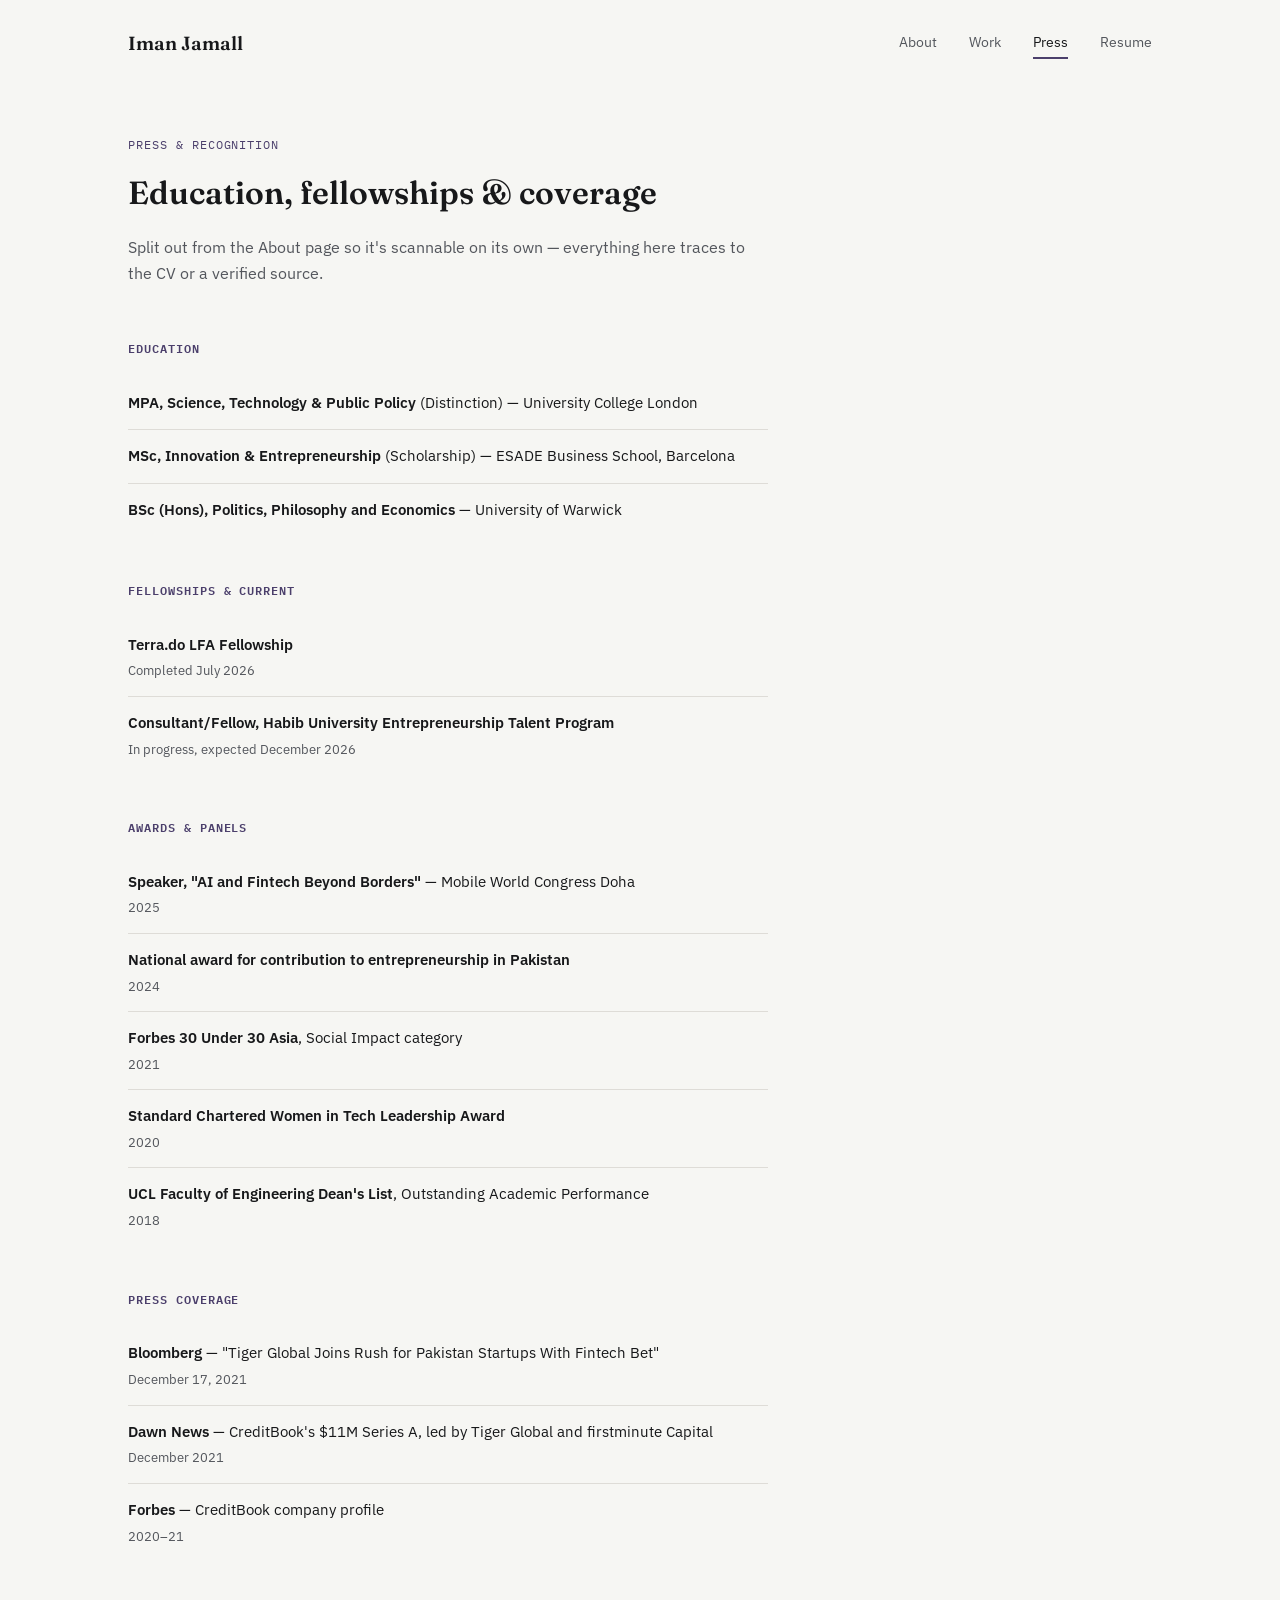
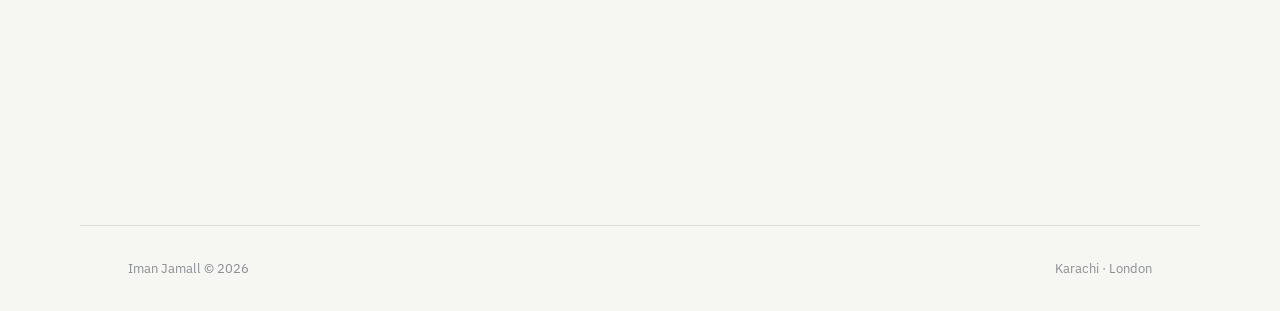
==== press.html @ 7afdbba6 "Portfolio redesign preview Co-Authored-By: Claude Sonnet 5 <noreply@anthropic.com>" ====
<!doctype html>
<html lang="en">
<head>
<meta charset="utf-8">
<meta name="viewport" content="width=device-width, initial-scale=1">
<title>Press &amp; Recognition — Iman Jamall</title>
<link rel="stylesheet" href="https://fonts.googleapis.com/css2?family=Fraunces:opsz,wght@9..144,500;9..144,600&family=IBM+Plex+Sans:wght@400;500;600&family=IBM+Plex+Mono:wght@400;500&display=swap">
<link rel="stylesheet" href="styles.css">
</head>
<body>

<header class="site">
  <a class="word" href="index.html">Iman Jamall</a>
  <nav>
    <a href="index.html">About</a>
    <a href="work.html">Work</a>
    <a href="press.html" class="active">Press</a>
    <a href="resume.html">Resume</a>
  </nav>
</header>

<main>
  <div class="page-head">
    <div class="eyebrow">Press &amp; recognition</div>
    <h1>Education, fellowships &amp; coverage</h1>
    <p>Split out from the About page so it's scannable on its own — everything here traces to the CV or a verified source.</p>
  </div>

  <div class="press-group" style="margin-top:44px;">
    <h2>Education</h2>
    <div class="press-item"><b>MPA, Science, Technology &amp; Public Policy</b> (Distinction) — University College London</div>
    <div class="press-item"><b>MSc, Innovation &amp; Entrepreneurship</b> (Scholarship) — ESADE Business School, Barcelona</div>
    <div class="press-item"><b>BSc (Hons), Politics, Philosophy and Economics</b> — University of Warwick</div>
  </div>

  <div class="press-group">
    <h2>Fellowships &amp; current</h2>
    <div class="press-item"><b>Terra.do LFA Fellowship</b><span class="note">Completed July 2026</span></div>
    <div class="press-item"><b>Consultant/Fellow, Habib University Entrepreneurship Talent Program</b><span class="note">In progress, expected December 2026</span></div>
  </div>

  <div class="press-group">
    <h2>Awards &amp; panels</h2>
    <div class="press-item"><b>Speaker, "AI and Fintech Beyond Borders"</b> — Mobile World Congress Doha<span class="note">2025</span></div>
    <div class="press-item"><b>National award for contribution to entrepreneurship in Pakistan</b><span class="note">2024</span></div>
    <div class="press-item"><b>Forbes 30 Under 30 Asia</b>, Social Impact category<span class="note">2021</span></div>
    <div class="press-item"><b>Standard Chartered Women in Tech Leadership Award</b><span class="note">2020</span></div>
    <div class="press-item"><b>UCL Faculty of Engineering Dean's List</b>, Outstanding Academic Performance<span class="note">2018</span></div>
  </div>

  <div class="press-group">
    <h2>Press coverage</h2>
    <div class="press-item"><b>Bloomberg</b> — "Tiger Global Joins Rush for Pakistan Startups With Fintech Bet"<span class="note">December 17, 2021</span></div>
    <div class="press-item"><b>Dawn News</b> — CreditBook's $11M Series A, led by Tiger Global and firstminute Capital<span class="note">December 2021</span></div>
    <div class="press-item"><b>Forbes</b> — CreditBook company profile<span class="note">2020–21</span></div>
  </div>
</main>

<footer class="site">
  <span>Iman Jamall © 2026</span>
  <span>Karachi · London</span>
</footer>

</body>
</html>
---- styles.css ----
/* ===== imanjamall.com — redesign preview ===== */

:root{
  --bg:#f6f6f3;
  --panel:#ffffff;
  --ink:#17181a;
  --ink-soft:#53565c;
  --ink-faint:#8b8e94;
  --accent:#4b3f6b;
  --accent-soft:#efebf5;
  --rule:#dedcd7;
  --flag:#9c5b22;
  --flag-soft:#f6ead9;
}
@media (prefers-color-scheme: dark){
  :root:not([data-theme="light"]){
    --bg:#16171a; --panel:#1d1e22; --ink:#ededeb; --ink-soft:#a5a8ae; --ink-faint:#797c82;
    --accent:#a595d6; --accent-soft:#2a2540; --rule:#302f34;
    --flag:#e3a15c; --flag-soft:#3a2e1e;
  }
}
:root[data-theme="dark"]{
  --bg:#16171a; --panel:#1d1e22; --ink:#ededeb; --ink-soft:#a5a8ae; --ink-faint:#797c82;
  --accent:#a595d6; --accent-soft:#2a2540; --rule:#302f34;
  --flag:#e3a15c; --flag-soft:#3a2e1e;
}

*{box-sizing:border-box;}
html{scroll-behavior:smooth;}
body{margin:0; background:var(--bg); color:var(--ink); font-family:"IBM Plex Sans",-apple-system,BlinkMacSystemFont,sans-serif; font-size:17px; line-height:1.65; -webkit-font-smoothing:antialiased;}
h1,h2,h3{font-family:"Fraunces","Georgia",serif; font-weight:600; text-wrap:balance; color:var(--ink); margin:0;}
.mono{font-family:"IBM Plex Mono",ui-monospace,monospace;}
a{color:inherit; text-decoration:none;}
img{max-width:100%; display:block;}
p{margin:0 0 18px; max-width:64ch;}
p:last-child{margin-bottom:0;}

/* ---- header / nav ---- */
header.site{
  display:flex; align-items:center; justify-content:space-between;
  padding:28px 48px; max-width:1120px; margin:0 auto;
}
@media (max-width:640px){header.site{padding:22px 24px; flex-direction:column; gap:16px; align-items:flex-start;}}
header.site .word{font-family:"Fraunces",serif; font-size:19px; font-weight:600;}
header.site nav{display:flex; gap:32px;}
header.site nav a{font-size:14px; color:var(--ink-soft); position:relative; padding-bottom:3px;}
header.site nav a:hover, header.site nav a.active{color:var(--ink);}
header.site nav a.active::after{content:""; position:absolute; left:0; right:0; bottom:-2px; height:2px; background:var(--accent);}

main{max-width:1120px; margin:0 auto; padding:0 48px 140px;}
@media (max-width:640px){main{padding:0 24px 100px;}}

footer.site{
  border-top:1px solid var(--rule); margin-top:80px; padding:32px 48px;
  max-width:1120px; margin-left:auto; margin-right:auto;
  display:flex; justify-content:space-between; flex-wrap:wrap; gap:12px;
  font-size:12.5px; color:var(--ink-faint);
}
@media (max-width:640px){footer.site{padding:28px 24px;}}

/* ---- hero / about ---- */
.hero{padding:40px 0 64px; max-width:640px;}
.hero .eyebrow{font-family:"IBM Plex Mono",monospace; font-size:12px; letter-spacing:0.08em; text-transform:uppercase; color:var(--accent); margin-bottom:14px;}
.hero h1{font-size:40px; line-height:1.1; margin-bottom:16px;}
.hero .lede{font-size:18px; color:var(--ink-soft); max-width:52ch;}

.bio{max-width:640px; padding-bottom:56px;}
.bio p{font-size:16.5px;}

.now-strip{
  background:var(--panel); border:1px solid var(--rule); border-radius:4px;
  padding:22px 26px; margin:36px 0 8px; max-width:640px;
}
.now-strip .k{font-family:"IBM Plex Mono",monospace; font-size:10.5px; letter-spacing:0.08em; text-transform:uppercase; color:var(--ink-faint); margin-bottom:10px;}
.now-strip .row{display:flex; justify-content:space-between; gap:16px; padding:8px 0; border-bottom:1px solid var(--rule); font-size:14.5px;}
.now-strip .row:last-child{border-bottom:none;}
.now-strip .row .l{color:var(--ink);}
.now-strip .row .r{color:var(--ink-soft); text-align:right;}

.about-links{display:flex; gap:24px; margin-top:28px; flex-wrap:wrap;}
.about-links a{font-size:14px; color:var(--accent); border-bottom:1px solid color-mix(in srgb, var(--accent) 40%, transparent); padding-bottom:2px;}

section.block{padding:56px 0; border-top:1px solid var(--rule); max-width:640px;}
section.block:first-of-type{border-top:none;}
section.block h2{font-size:15px; font-family:"IBM Plex Mono",monospace; text-transform:uppercase; letter-spacing:0.08em; color:var(--ink-faint); margin-bottom:22px; font-weight:500;}
.line-list{list-style:none; margin:0; padding:0;}
.line-list li{display:flex; justify-content:space-between; gap:16px; padding:12px 0; border-bottom:1px solid var(--rule); font-size:15px;}
.line-list li:last-child{border-bottom:none;}
.line-list .l{color:var(--ink);}
.line-list .r{color:var(--ink-soft); font-size:13px; text-align:right; white-space:nowrap;}

/* ---- work grid ---- */
.page-head{padding:48px 0 8px; max-width:640px;}
.page-head .eyebrow{font-family:"IBM Plex Mono",monospace; font-size:12px; letter-spacing:0.08em; text-transform:uppercase; color:var(--accent); margin-bottom:12px;}
.page-head h1{font-size:32px; margin-bottom:14px;}
.page-head p{color:var(--ink-soft); font-size:16px;}

.filters{display:flex; gap:10px; flex-wrap:wrap; margin:36px 0 8px;}
.filters button{
  font-family:"IBM Plex Mono",monospace; font-size:11.5px; letter-spacing:0.03em;
  background:none; border:1px solid var(--rule); color:var(--ink-soft);
  padding:7px 13px; border-radius:20px; cursor:pointer;
}
.filters button.active{background:var(--ink); border-color:var(--ink); color:var(--bg);}

.grid{display:flex; flex-direction:column; gap:1px; background:var(--rule); border:1px solid var(--rule); border-radius:4px; overflow:hidden; margin:28px 0 60px;}
.grid-item{background:var(--panel); padding:30px 32px; display:grid; grid-template-columns:1fr auto; gap:16px; align-items:center; transition:background .15s;}
a.grid-item:hover{background:var(--accent-soft);}
.grid-item .meta-line{font-family:"IBM Plex Mono",monospace; font-size:11px; letter-spacing:0.04em; text-transform:uppercase; color:var(--accent); margin-bottom:8px;}
.grid-item h3{font-size:19px; margin-bottom:6px;}
.grid-item .desc{color:var(--ink-soft); font-size:14px; max-width:56ch;}
.grid-item .yr{font-family:"IBM Plex Mono",monospace; font-size:13px; color:var(--ink-faint); white-space:nowrap;}
.grid-item.status{cursor:default;}
.grid-item.status:hover{background:var(--panel);}
.grid-item.status .badge{font-family:"IBM Plex Mono",monospace; font-size:10px; letter-spacing:0.05em; text-transform:uppercase; color:var(--flag); background:var(--flag-soft); padding:3px 8px; border-radius:20px; display:inline-block; margin-left:10px; vertical-align:middle;}

/* ---- case study page ---- */
.case-hero{padding:44px 0 0;}
.case-hero .tag{font-family:"IBM Plex Mono",monospace; font-size:11px; letter-spacing:0.06em; text-transform:uppercase; color:var(--accent); background:var(--accent-soft); padding:4px 10px; border-radius:20px; display:inline-block; margin-bottom:18px;}
.case-hero h1{font-size:34px; max-width:16ch; margin-bottom:10px;}
.case-hero .sub{color:var(--ink-soft); font-size:15px; margin-bottom:36px;}

.meta{display:grid; grid-template-columns:repeat(4,1fr); border-top:1px solid var(--rule); border-bottom:1px solid var(--rule); margin-bottom:44px;}
@media (max-width:640px){.meta{grid-template-columns:repeat(2,1fr);}}
.meta div{padding:16px 20px 16px 0; border-right:1px solid var(--rule);}
.meta div:last-child{border-right:none;}
@media (max-width:640px){.meta div:nth-child(2n){border-right:none;} .meta div{border-bottom:1px solid var(--rule);} .meta div:nth-last-child(-n+2){border-bottom:none;}}
.meta .k{font-family:"IBM Plex Mono",monospace; font-size:9.5px; letter-spacing:0.06em; text-transform:uppercase; color:var(--ink-faint); margin-bottom:5px;}
.meta .v{font-size:13.5px; color:var(--ink); line-height:1.4;}

.case-body{max-width:640px; display:flex; flex-direction:column; gap:40px; padding-bottom:60px;}
.case-body h4{font-family:"IBM Plex Mono",monospace; font-size:11.5px; letter-spacing:0.07em; text-transform:uppercase; color:var(--ink-faint); margin:0 0 12px;}
.case-body p{font-size:16px;}
.case-body ul.plain{margin:8px 0 0; padding-left:22px;}
.case-body ul.plain li{font-size:15.5px; margin-bottom:10px;}

.figure{max-width:800px; margin:4px 0;}
.figure img{border-radius:4px; border:1px solid var(--rule);}
.figure .cap{font-size:12.5px; color:var(--ink-faint); margin-top:10px; font-family:"IBM Plex Mono",monospace;}
.figure-row{display:flex; gap:16px; flex-wrap:wrap; max-width:800px;}
.figure-row .figure{flex:1; min-width:220px;}

.imgph{
  border:1px dashed var(--ink-faint); border-radius:4px; background:var(--panel);
  padding:32px 24px; text-align:center; max-width:800px; color:var(--ink-faint);
}
.imgph .lbl{font-size:13px; font-family:"IBM Plex Mono",monospace;}

.stat-row{display:flex; flex-wrap:wrap; gap:36px; padding-top:8px;}
.stat .n{font-family:"Fraunces",serif; font-size:26px; color:var(--accent); line-height:1;}
.stat .l{font-size:11.5px; color:var(--ink-soft); margin-top:6px; max-width:14ch;}

.case-nav{display:flex; justify-content:space-between; border-top:1px solid var(--rule); padding-top:28px; max-width:800px; font-size:13px;}
.case-nav a{color:var(--ink-soft);}
.case-nav a:hover{color:var(--accent);}
.case-nav .lbl{font-family:"IBM Plex Mono",monospace; font-size:10px; text-transform:uppercase; letter-spacing:0.06em; color:var(--ink-faint); display:block; margin-bottom:4px;}

/* ---- press page ---- */
.press-group{margin-bottom:44px; max-width:640px;}
.press-group h2{font-family:"IBM Plex Mono",monospace; font-size:12px; text-transform:uppercase; letter-spacing:0.08em; color:var(--accent); margin-bottom:18px;}
.press-item{padding:14px 0; border-bottom:1px solid var(--rule); font-size:15px;}
.press-item:last-child{border-bottom:none;}
.press-item b{font-weight:600;}
.press-item .note{display:block; color:var(--ink-soft); font-size:13px; margin-top:3px;}

/* ---- resume page ---- */
.resume-actions{display:flex; gap:14px; margin:28px 0 8px; flex-wrap:wrap;}
.btn{
  font-family:"IBM Plex Mono",monospace; font-size:13px;
  padding:12px 22px; border-radius:4px; border:1px solid var(--ink);
  color:var(--ink); display:inline-block;
}
.btn.primary{background:var(--ink); color:var(--bg);}
.pdf-frame{width:100%; height:80vh; border:1px solid var(--rule); border-radius:4px; margin-top:32px;}
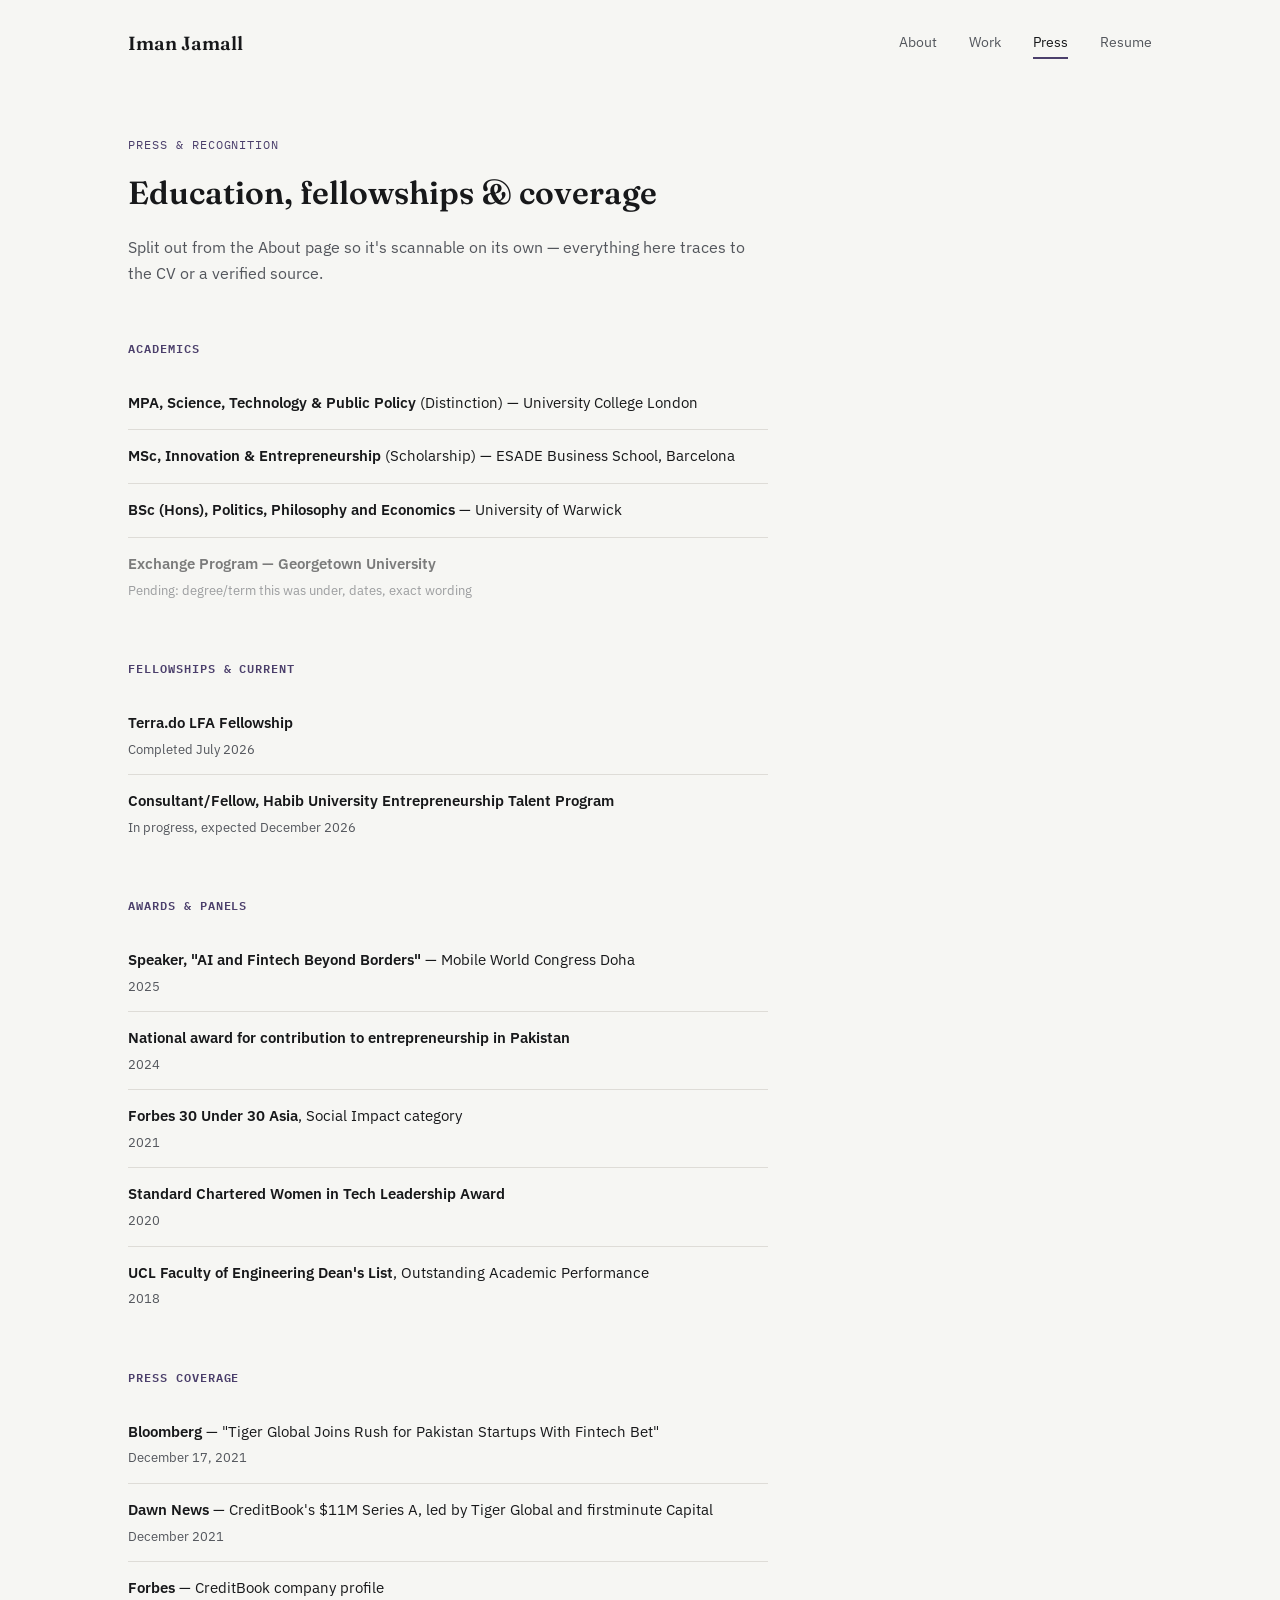
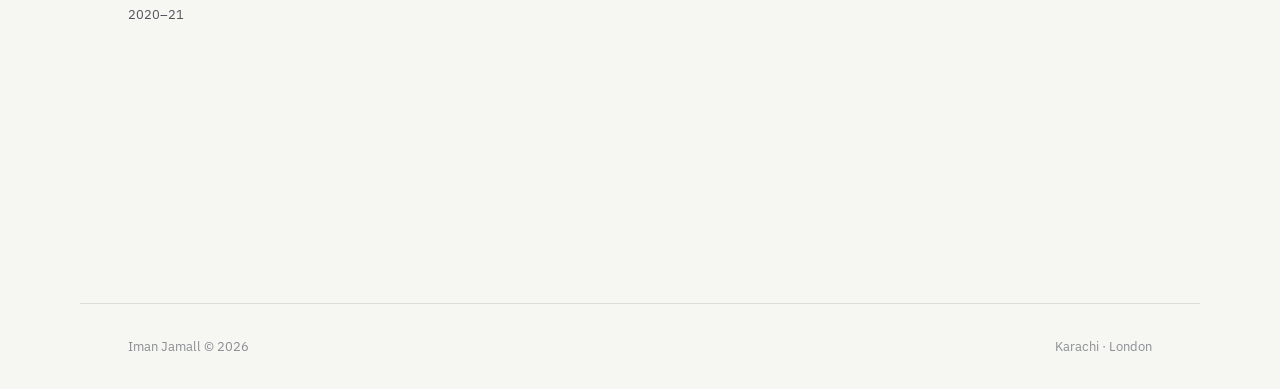
==== commit 4441d888: "Rename Education to Academics, add pending Georgetown exchange entry Co-Authored-By: Claude Sonnet 5" ====
--- a/press.html
+++ b/press.html
@@ -27,10 +27,11 @@
   </div>
 
   <div class="press-group" style="margin-top:44px;">
-    <h2>Education</h2>
+    <h2>Academics</h2>
     <div class="press-item"><b>MPA, Science, Technology &amp; Public Policy</b> (Distinction) — University College London</div>
     <div class="press-item"><b>MSc, Innovation &amp; Entrepreneurship</b> (Scholarship) — ESADE Business School, Barcelona</div>
     <div class="press-item"><b>BSc (Hons), Politics, Philosophy and Economics</b> — University of Warwick</div>
+    <div class="press-item" style="opacity:.55"><b>Exchange Program — Georgetown University</b><span class="note">Pending: degree/term this was under, dates, exact wording</span></div>
   </div>
 
   <div class="press-group">
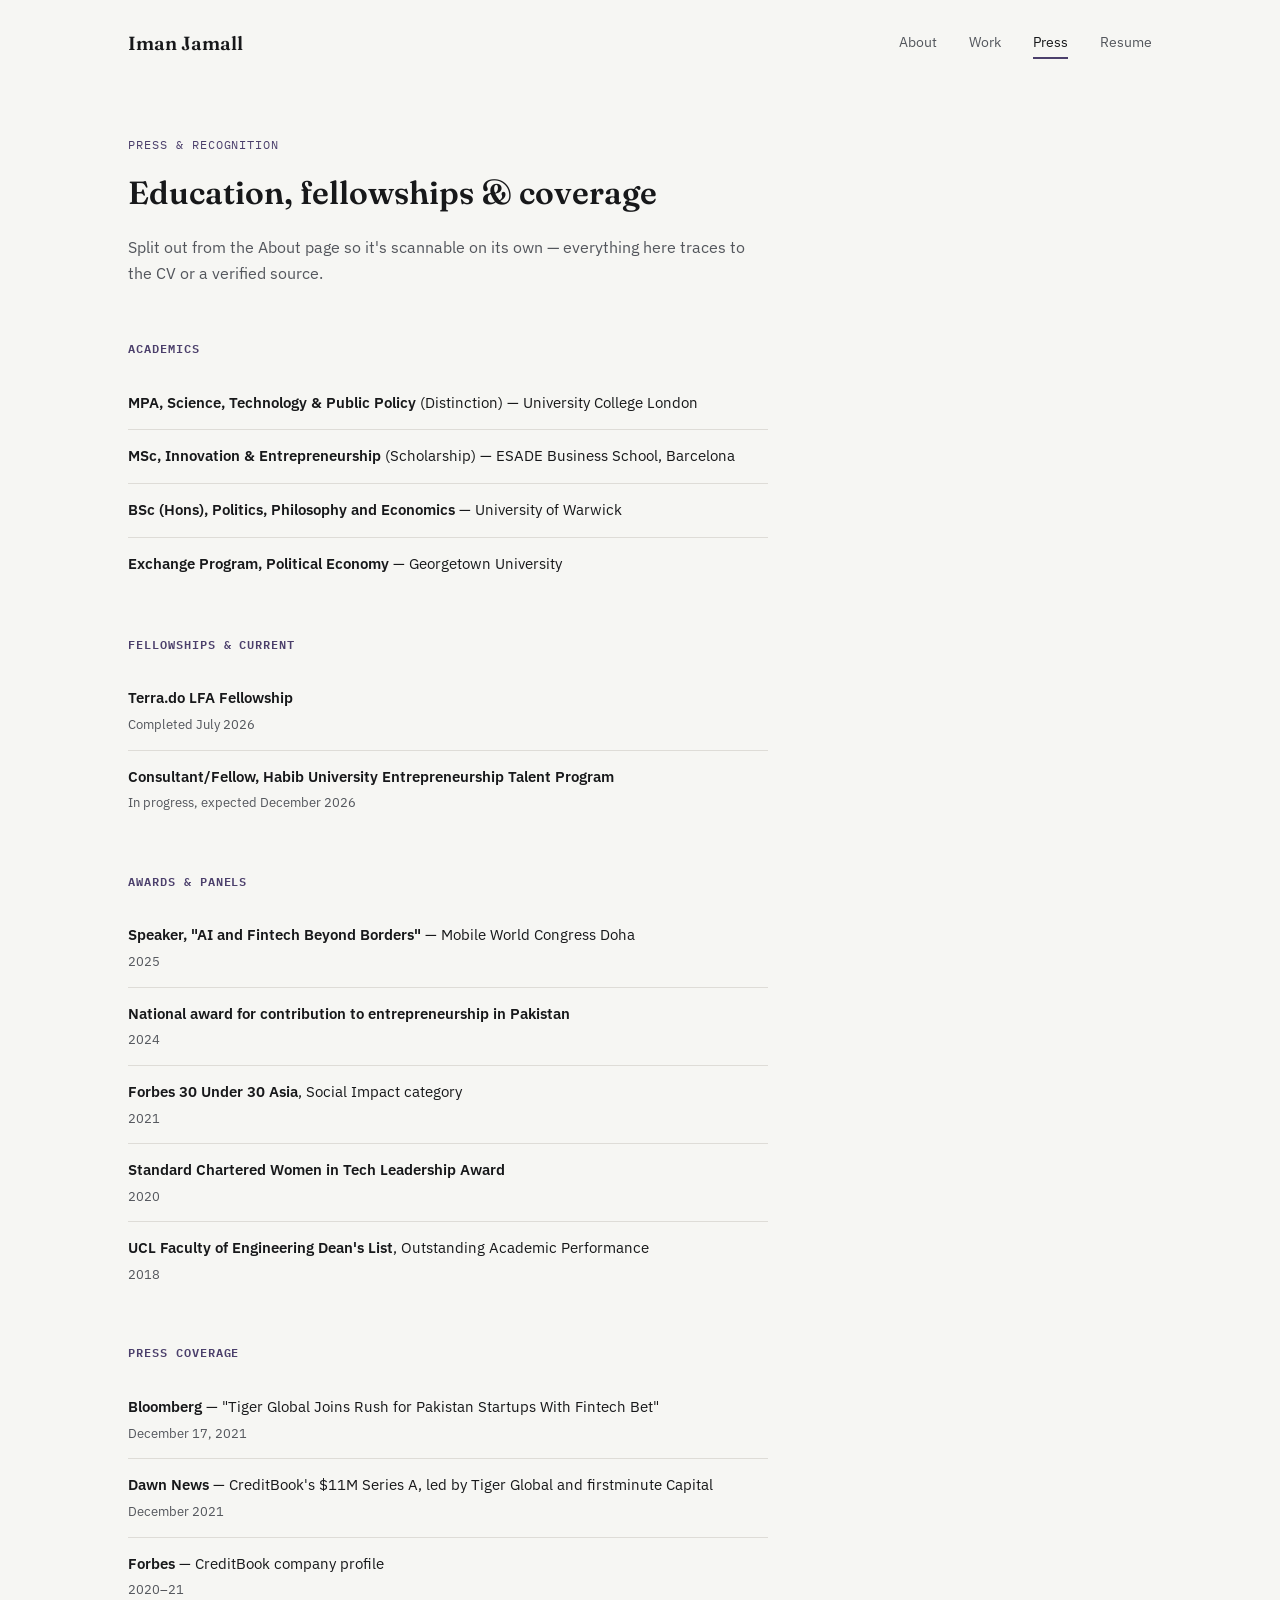
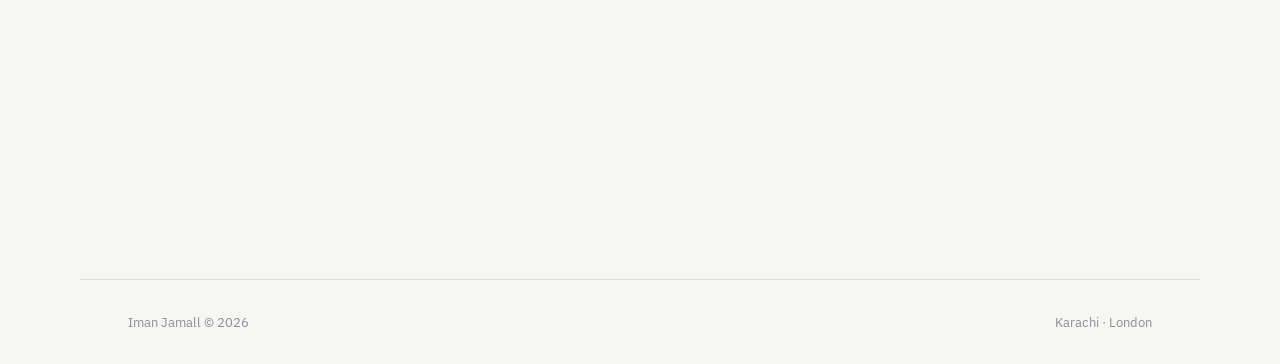
==== commit 71b0b58a: "Add Georgetown exchange to Academics; add copy/ folder with plain-text content for every page Co-Aut" ====
--- a/press.html
+++ b/press.html
@@ -3,6 +3,8 @@
 <head>
 <meta charset="utf-8">
 <meta name="viewport" content="width=device-width, initial-scale=1">
+<meta name="robots" content="noindex, nofollow">
+<link rel="icon" type="image/svg+xml" href="favicon.svg">
 <title>Press &amp; Recognition — Iman Jamall</title>
 <link rel="stylesheet" href="https://fonts.googleapis.com/css2?family=Fraunces:opsz,wght@9..144,500;9..144,600&family=IBM+Plex+Sans:wght@400;500;600&family=IBM+Plex+Mono:wght@400;500&display=swap">
 <link rel="stylesheet" href="styles.css">
@@ -31,7 +33,7 @@
     <div class="press-item"><b>MPA, Science, Technology &amp; Public Policy</b> (Distinction) — University College London</div>
     <div class="press-item"><b>MSc, Innovation &amp; Entrepreneurship</b> (Scholarship) — ESADE Business School, Barcelona</div>
     <div class="press-item"><b>BSc (Hons), Politics, Philosophy and Economics</b> — University of Warwick</div>
-    <div class="press-item" style="opacity:.55"><b>Exchange Program — Georgetown University</b><span class="note">Pending: degree/term this was under, dates, exact wording</span></div>
+    <div class="press-item"><b>Exchange Program, Political Economy</b> — Georgetown University</div>
   </div>
 
   <div class="press-group">
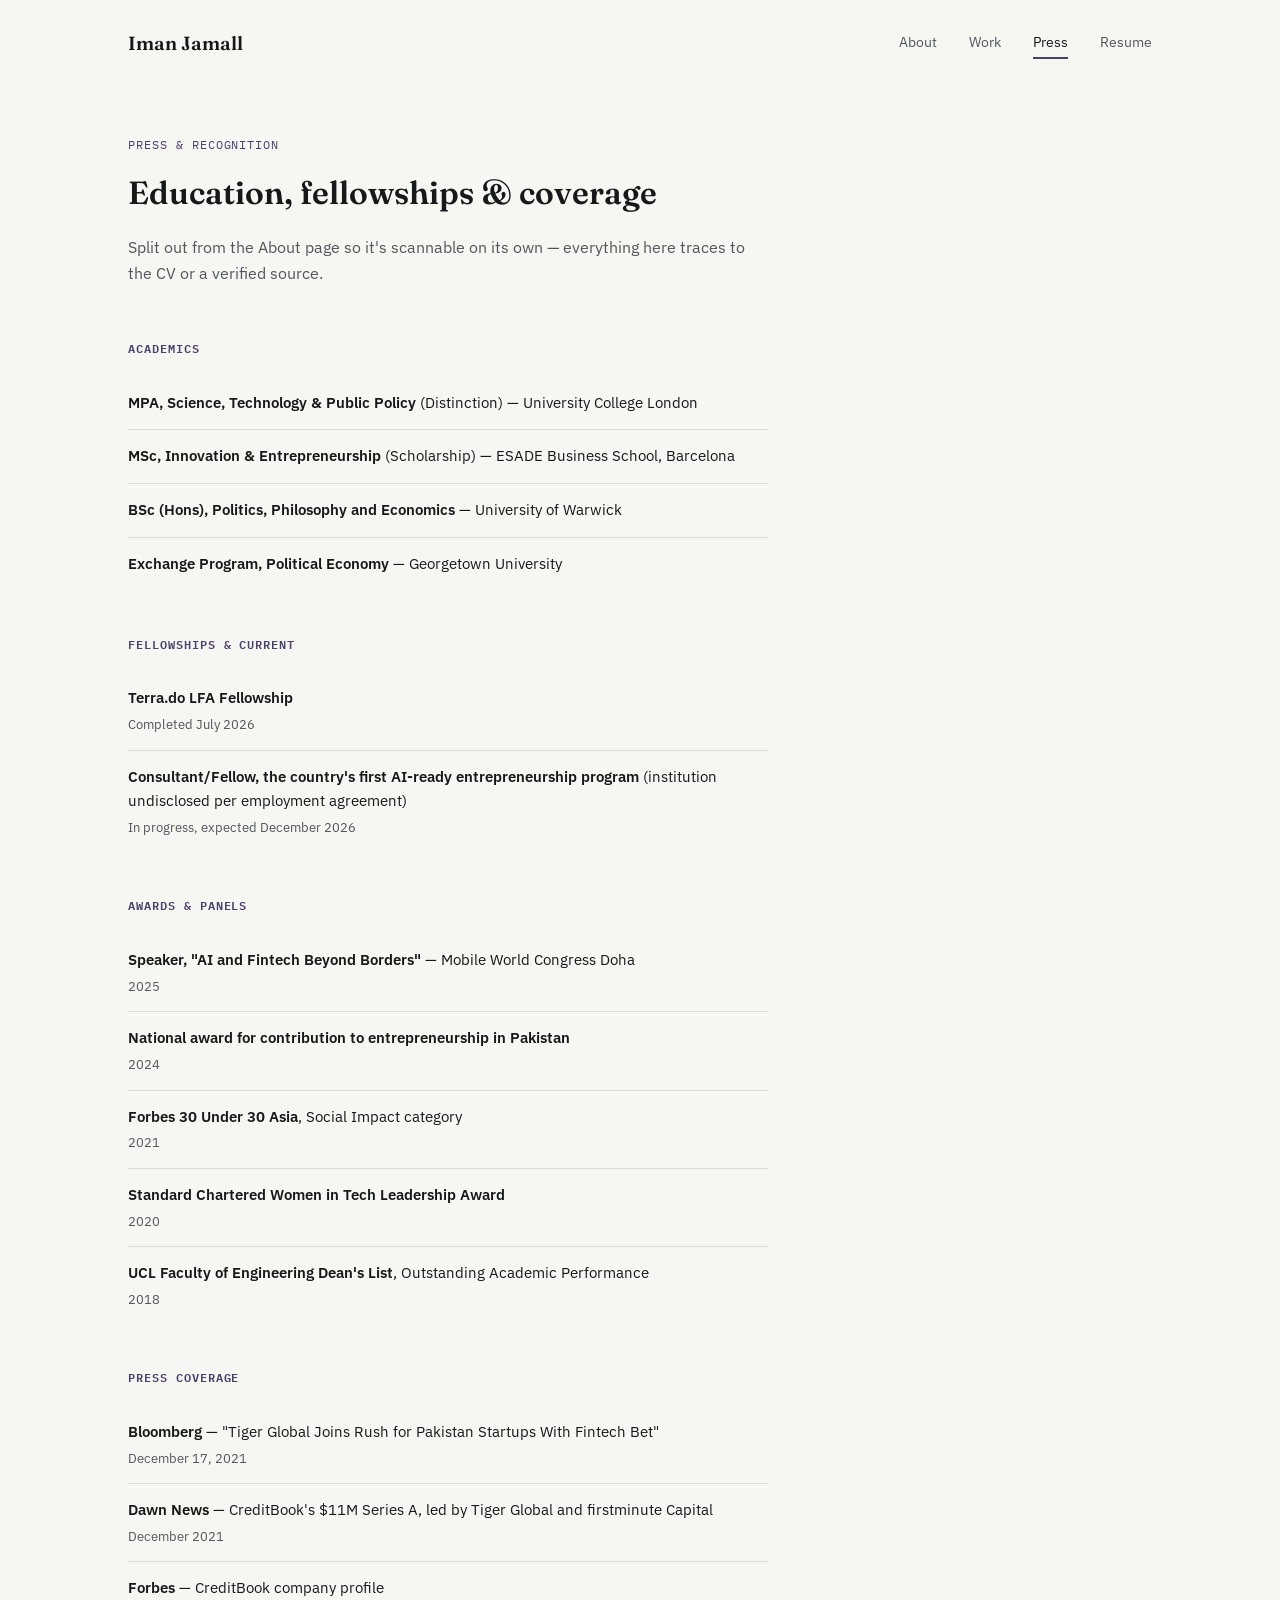
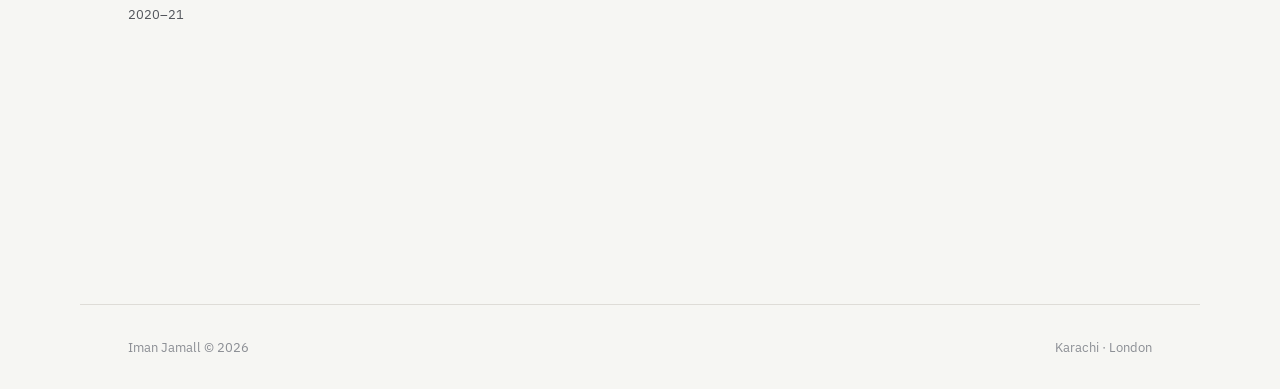
==== commit e0d5fb33: "Anonymize entrepreneurship-program case study — remove university name entirely per employment agree" ====
--- a/press.html
+++ b/press.html
@@ -39,7 +39,7 @@
   <div class="press-group">
     <h2>Fellowships &amp; current</h2>
     <div class="press-item"><b>Terra.do LFA Fellowship</b><span class="note">Completed July 2026</span></div>
-    <div class="press-item"><b>Consultant/Fellow, Habib University Entrepreneurship Talent Program</b><span class="note">In progress, expected December 2026</span></div>
+    <div class="press-item"><b>Consultant/Fellow, the country's first AI-ready entrepreneurship program</b> (institution undisclosed per employment agreement)<span class="note">In progress, expected December 2026</span></div>
   </div>
 
   <div class="press-group">
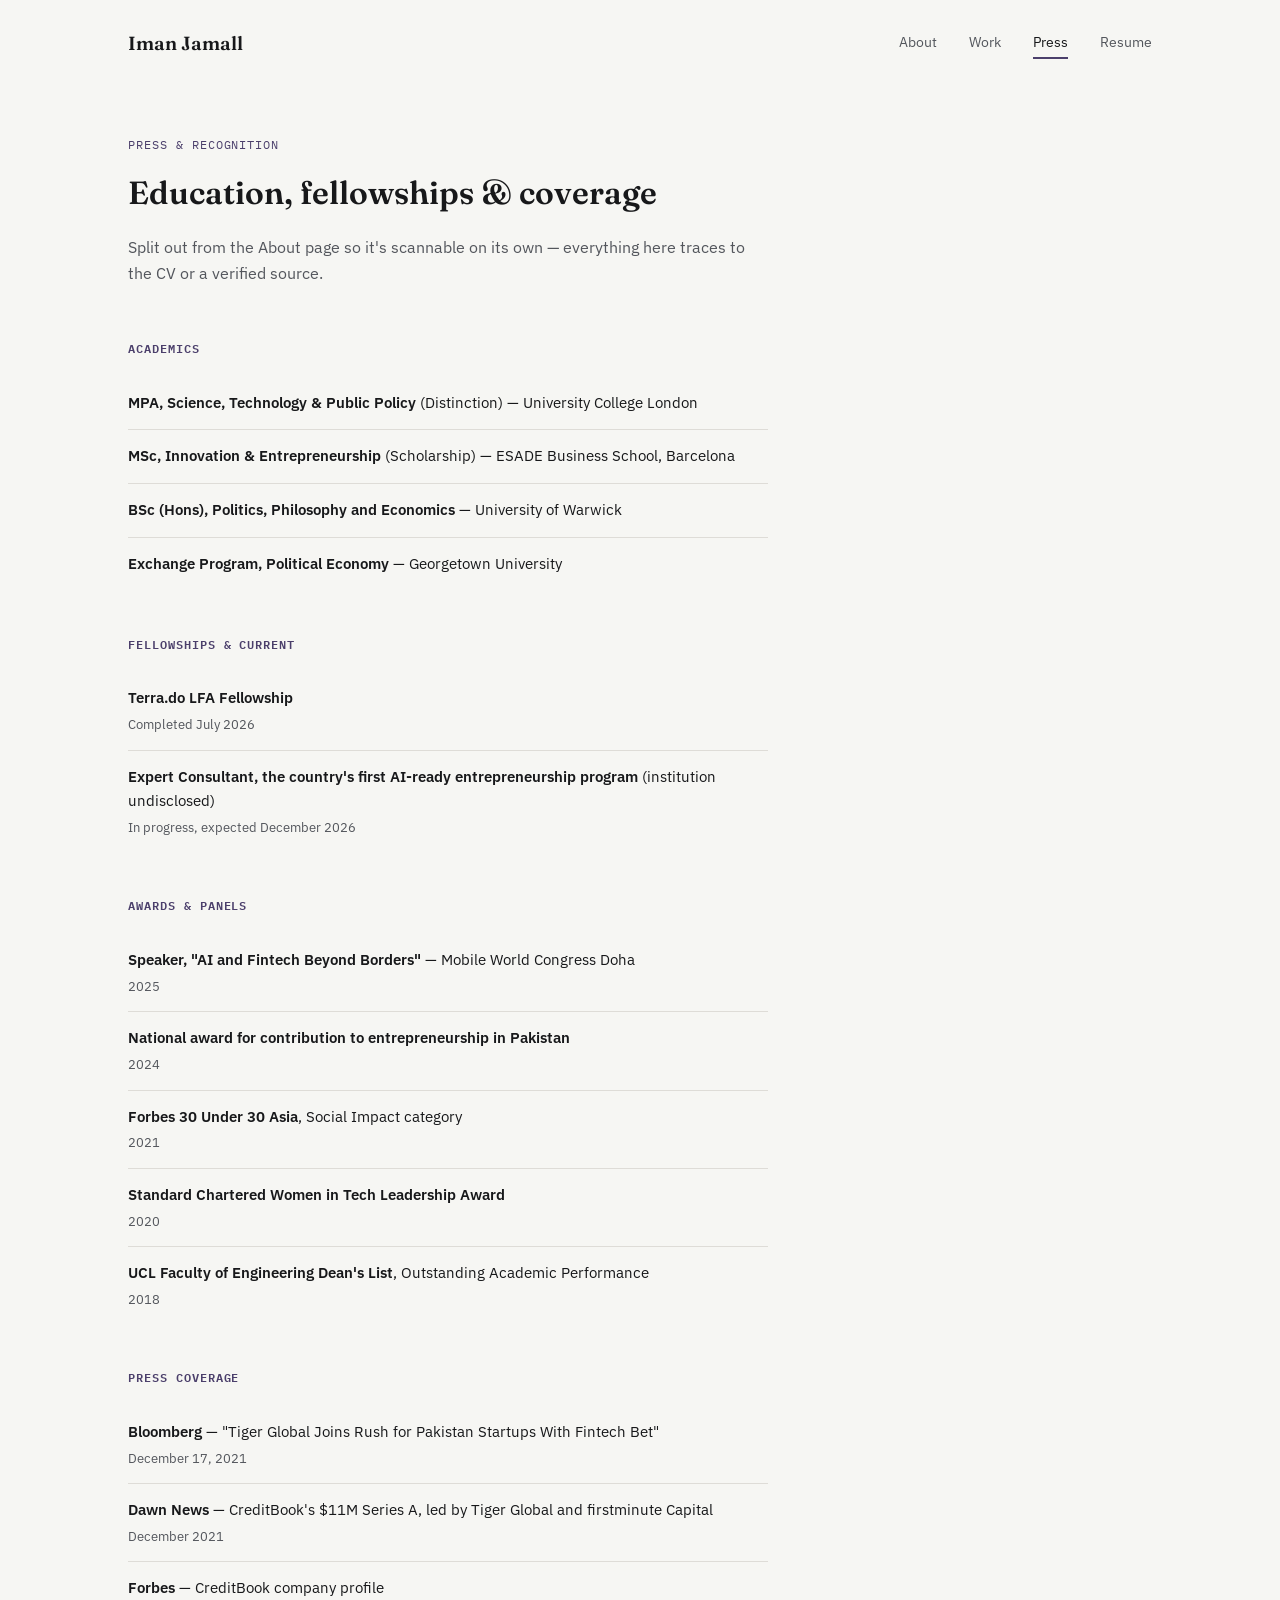
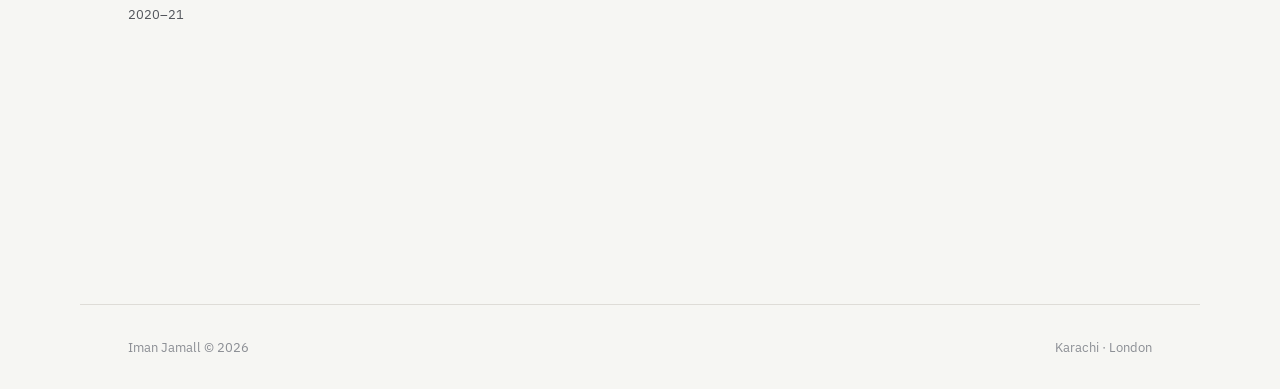
==== commit b8ecc585: "Portfolio redesign preview Co-Authored-By: Claude Sonnet 5 <noreply@anthropic.com>" ====
--- a/press.html
+++ b/press.html
@@ -39,7 +39,7 @@
   <div class="press-group">
     <h2>Fellowships &amp; current</h2>
     <div class="press-item"><b>Terra.do LFA Fellowship</b><span class="note">Completed July 2026</span></div>
-    <div class="press-item"><b>Consultant/Fellow, the country's first AI-ready entrepreneurship program</b> (institution undisclosed per employment agreement)<span class="note">In progress, expected December 2026</span></div>
+    <div class="press-item"><b>Expert Consultant, the country's first AI-ready entrepreneurship program</b> (institution undisclosed)<span class="note">In progress, expected December 2026</span></div>
   </div>
 
   <div class="press-group">
